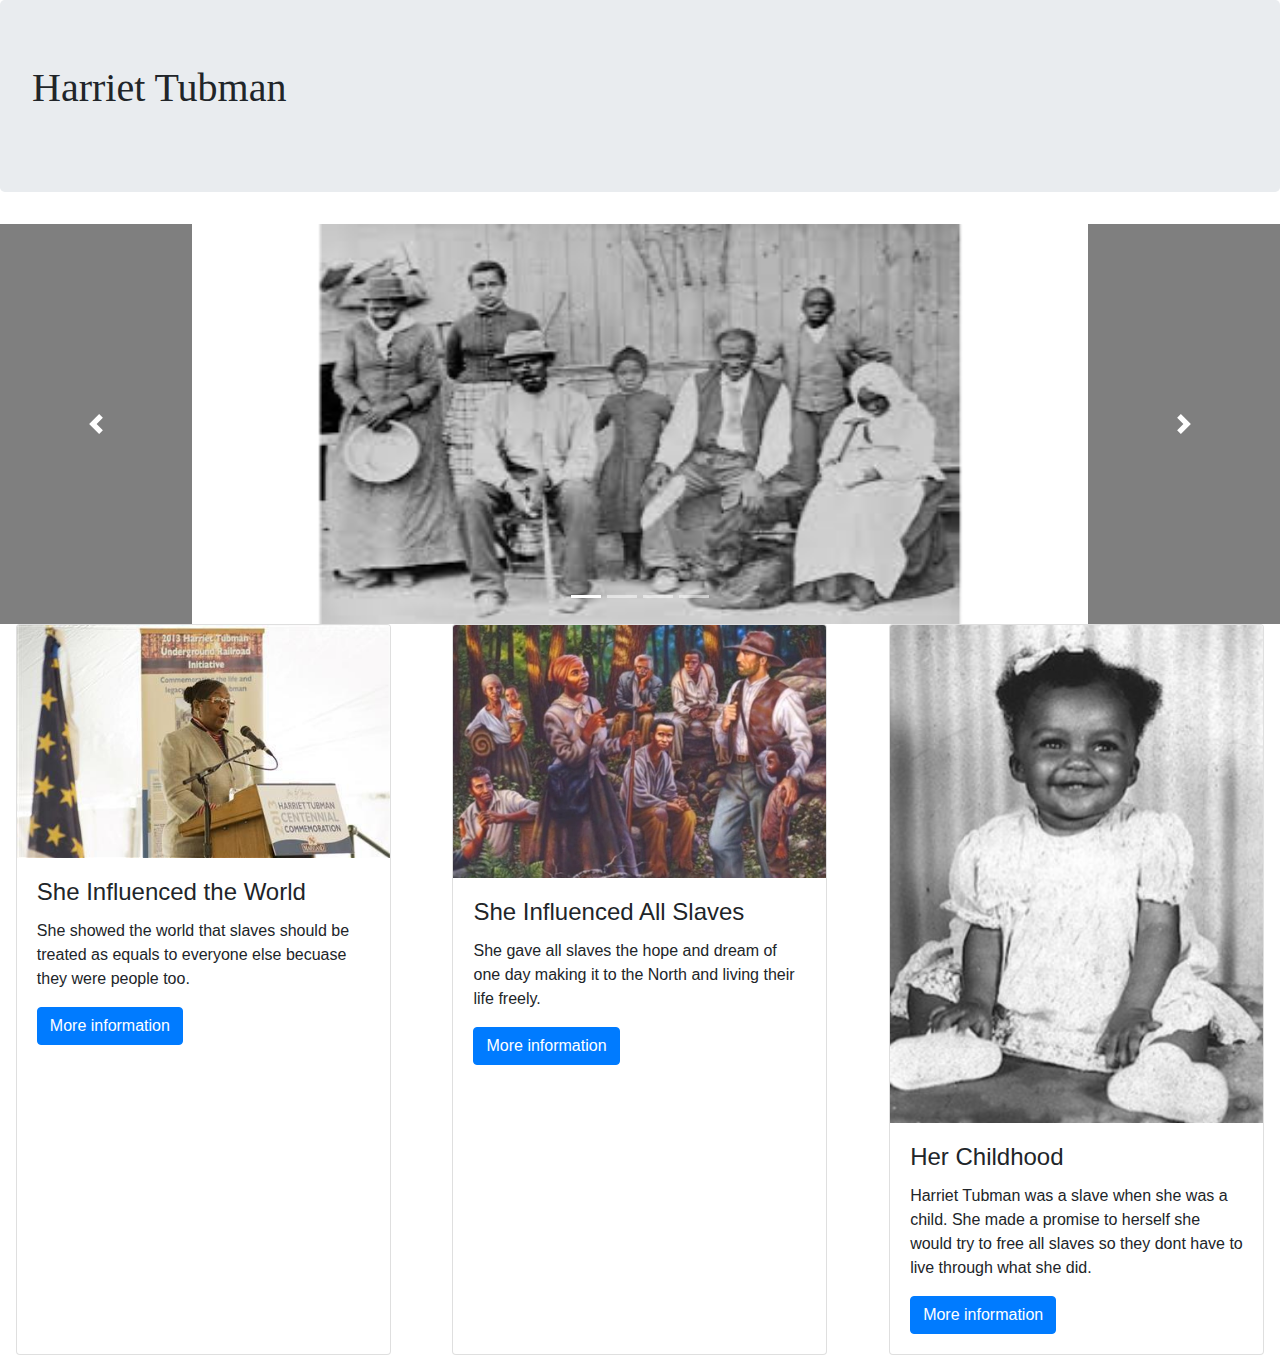
==== TributeCite/index.html @ 4f57270c "first commit" ====
<!DOCTYPE html>
<html lang="en">
    <head>
<link rel="stylesheet" href="style.css">
        <!-- Latest compiled and minified CSS -->
<link rel="stylesheet" href="https://maxcdn.bootstrapcdn.com/bootstrap/4.2.1/css/bootstrap.min.css">
           
<script src="https://ajax.googleapis.com/ajax/libs/jquery/3.3.1/jquery.min.js"></script>

<script src="https://cdnjs.cloudflare.com/ajax/libs/popper.js/1.14.6/umd/popper.min.js"></script>

<script src="https://maxcdn.bootstrapcdn.com/bootstrap/4.2.1/js/bootstrap.min.js"></script>
    </head>
    <body>
    <div class="jumbotron">
      <h1>Harriet Tubman</h1> 
      <p></p> 
    </div> 
<div id="demo" class="carousel slide" data-ride="carousel">

  <!-- Indicators -->
  <ul class="carousel-indicators">
    <li data-target="#demo" data-slide-to="0" class="active"></li>
    <li data-target="#demo" data-slide-to="1"></li>
    <li data-target="#demo" data-slide-to="2"></li>
    <li data-target="#demo" data-slide-to="3"></li>
  </ul>
  
  <!-- The slideshow -->
  <div class="carousel-inner">
    <div class="carousel-item active">
      <img src="images/img1.jpeg" alt="Harriet and friends" class="center" height="400px">
    </div>
    <div class="carousel-item">
      <img src="images/Img4.jpg" alt="Harriet Tubman" class="center" height="400px">
    </div>
    <div class="carousel-item">
      <img src="images/img3.jpg" alt="Harriet in Action" class="center" height="400px">
    </div>
    <div class="carousel-item">
      <img src="images/ht1.jpg" alt="Harriet in Action" class="center" height="400px">
    </div>
  </div>
  
  <!-- Left and right controls -->
  <a class="carousel-control-prev" href="#demo" data-slide="prev">
    <span class="carousel-control-prev-icon"></span>
  </a>
  <a class="carousel-control-next" href="#demo" data-slide="next" color:>
    <span class="carousel-control-next-icon"></span>
  </a>
</div>
<div class="container">
  <div class="row">
    
  </div>
</div>

<div class="row" class="container" >
   <div class="card" style="width:375px">
    <img class="card-img-top" src="images/World.jpg" alt="Card image" style="width:100%">
    <div class="card-body">
      <h4 class="card-title">She Influenced the World</h4>
      <p class="card-text">She showed the world that slaves should be treated as equals to everyone else becuase they were people too.</p>
      <a href="#" class="btn btn-primary">More information</a>
    </div>
    </div>
     <div class="card" style="width:375px">
    <img class="card-img-top" src="images/Slaves2.jpg" alt="Card image" style="width:100%">
    <div class="card-body">
      <h4 class="card-title">She Influenced All Slaves</h4>
      <p class="card-text">She gave all slaves the hope and dream of one day making it to the North and living their life freely.</p>
      <a href="#" class="btn btn-primary">More information</a>
    </div>
    
    </div>
     <div class="card" style="width:375px">
    <img class="card-img-top" src="images/child1.jpg" alt="Card image" style="width:100%">
    <div class="card-body">
      <h4 class="card-title">Her Childhood</h4>
      <p class="card-text"> Harriet Tubman was a slave when she was a child. She made a promise to herself she would try to free all slaves so they dont have to live through what she did.</p>
      <a href="http://www.harriet-tubman.org/early-life/" class="btn btn-primary">More information</a>
    </div>
    </div>
    </div>
</div>
    </body>
</html>
---- TributeCite/style.css ----
.jumbotron { font-family: cursive;}

.carousel-inner {
      width: 100%;
      height: 100%;
  }
  
.center {
  display: block;
  margin-left: auto;
  margin-right: auto;
  width: 50%;
}
  
.carousel-control-next {
  background-color:black;
}

.carousel-control-prev {
  background-color:black;
  
}
.card {
  display: block;
  margin-left: auto;
  margin-right: auto;
  width: 50%;
}
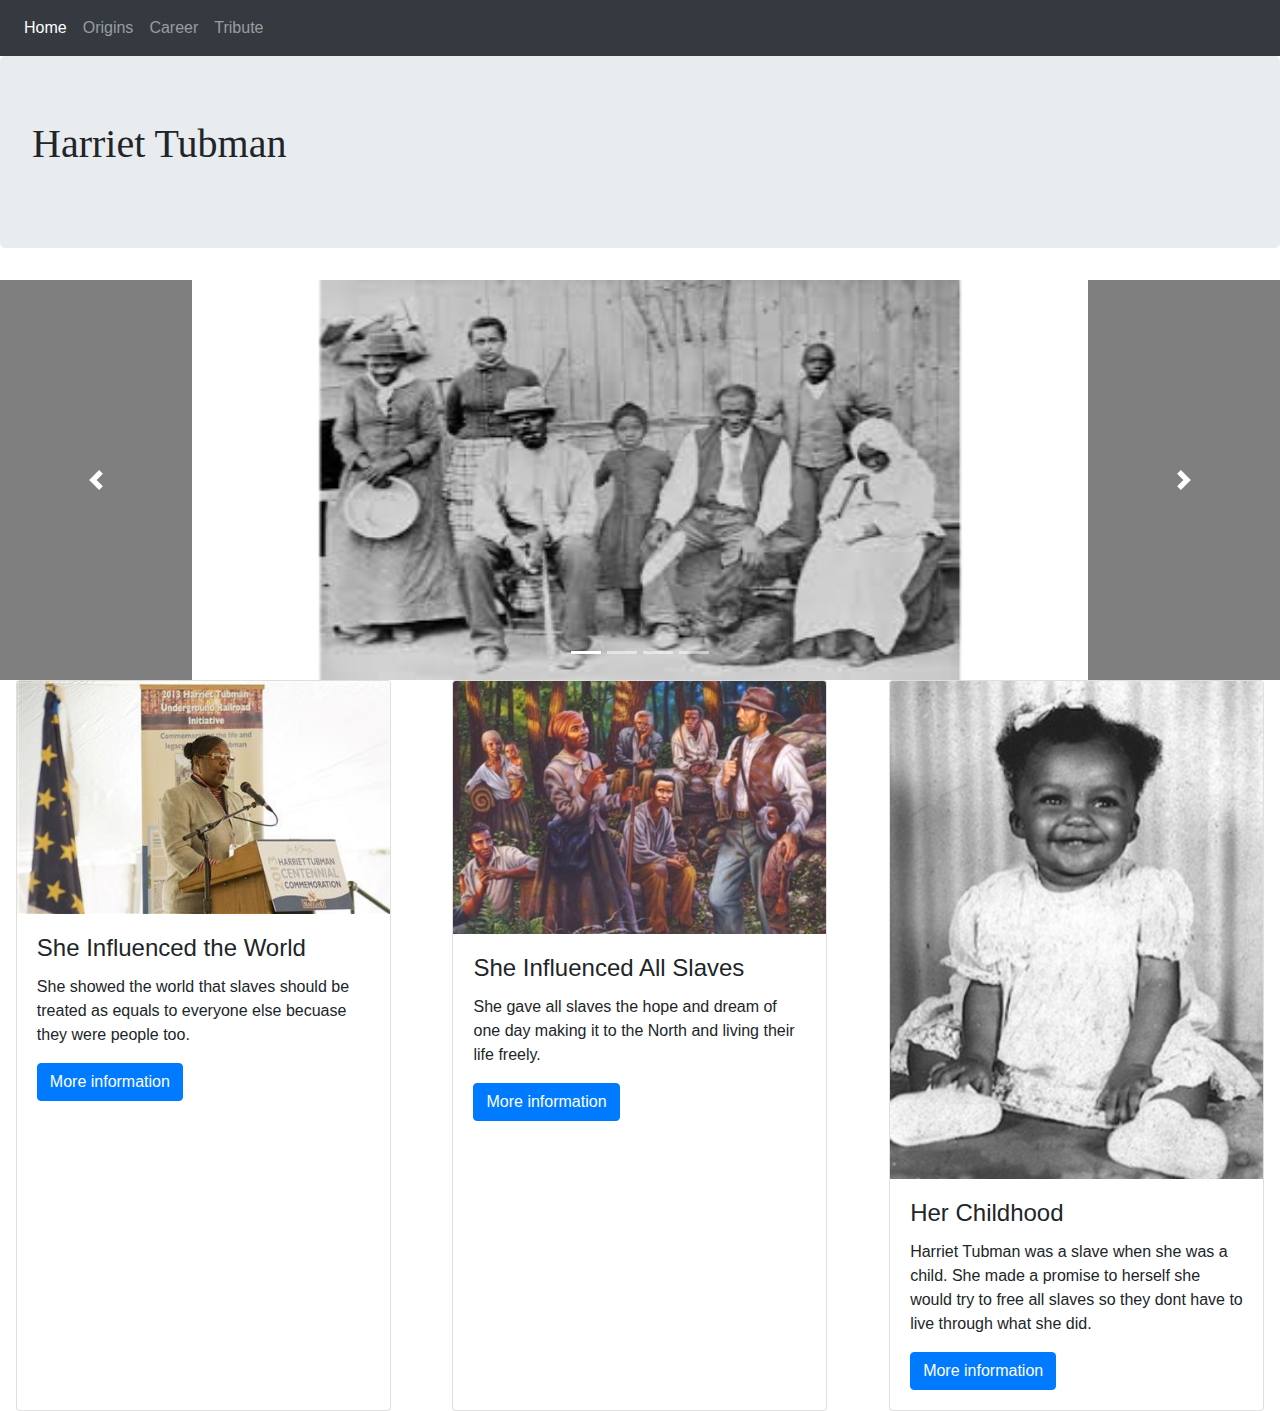
==== commit 556c12c2: "Eighth Commit" ====
--- a/TributeCite/index.html
+++ b/TributeCite/index.html
@@ -12,6 +12,22 @@
 <script src="https://maxcdn.bootstrapcdn.com/bootstrap/4.2.1/js/bootstrap.min.js"></script>
     </head>
     <body>
+  <nav class="navbar navbar-expand-sm bg-dark navbar-dark">
+  <ul class="navbar-nav">
+    <li class="nav-item active">
+      <a class="nav-link" href="../WebFinal2/index.html">Home</a>
+    </li>
+    <li class="nav-item">
+      <a class="nav-link" href="../WebFinal2/ORIGINS.html">Origins</a>
+    </li>
+    <li class="nav-item">
+      <a class="nav-link" href="../WebFinal2/MYCAREER.html">Career</a>
+    </li>
+    <li class="nav-item">
+      <a class="nav-link" href="../TributeCite/index.html">Tribute</a>
+    </li>
+  </ul>
+</nav>
     <div class="jumbotron">
       <h1>Harriet Tubman</h1> 
       <p></p> 
